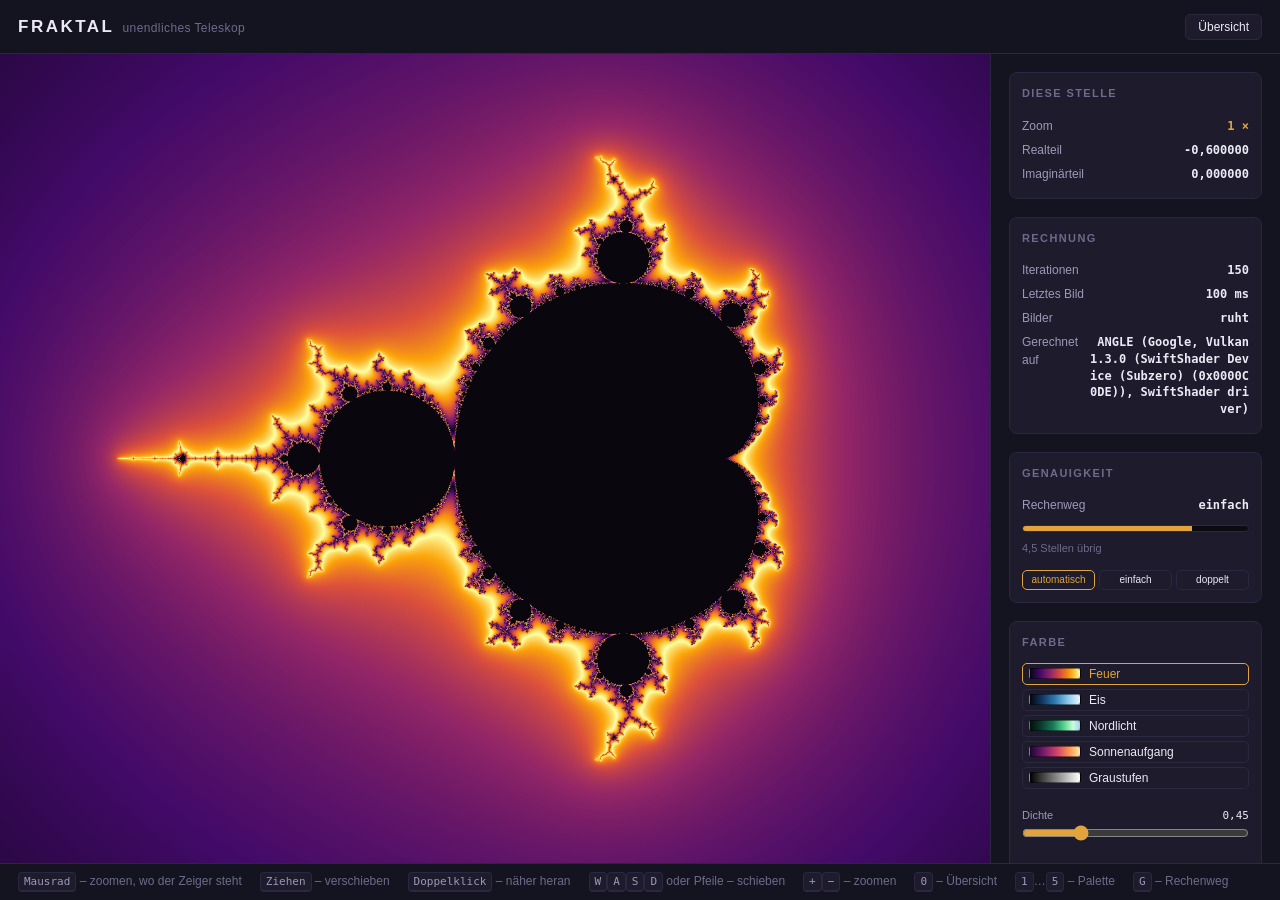
==== index.html @ b23fe1a7 "FRAKTAL: Teleskop in die Mandelbrot-Menge, Etappen 1 bis 4 Ein Mandelbrot-Betrachter, der komplett i" ====
<!DOCTYPE html>
<html lang="de">
<head>
<meta charset="utf-8">
<meta name="viewport" content="width=device-width, initial-scale=1">
<title>FRAKTAL – unendliches Teleskop</title>
<meta name="description" content="Ein Teleskop in die Mandelbrot-Menge: immer weiter hineinzoomen, ohne an ein Ende zu kommen – auf der Grafikkarte gerechnet, ohne Server.">

<!-- Alles liegt lokal. Diese Seite laedt nichts aus dem Netz:
     keine Bibliothek, kein CDN, keine Webfonts, keine Analyse. -->
<link rel="stylesheet" href="css/variablen.css">
<link rel="stylesheet" href="css/grundlage.css">
<link rel="stylesheet" href="css/leinwand.css">
<link rel="stylesheet" href="css/oberflaeche.css">
</head>
<body>

<header class="kopf">
  <div class="marke">FRAKTAL<span>unendliches Teleskop</span></div>

  <div class="kopf-werkzeuge">
    <button type="button" id="knopf-uebersicht" title="Zurück zur Übersicht (0)">Übersicht</button>
  </div>
</header>

<main>
  <section class="leinwand-bereich">
    <canvas id="leinwand"></canvas>

    <div class="kein-webgl" id="kein-webgl" hidden>
      <h2>Kein WebGL2</h2>
      <p id="kein-webgl-text">
        Dieser Browser kann kein WebGL2. FRAKTAL rechnet das Bild auf der
        Grafikkarte – ohne WebGL2 geht das nicht. Ein aktueller Firefox,
        Chrome oder Edge kann es.
      </p>
    </div>
  </section>

  <aside class="seitenleiste">
    <div class="block">
      <h2>Diese Stelle</h2>
      <div class="kennzahl"><span>Zoom</span><b class="akzent" id="wert-zoom">–</b></div>
      <div class="kennzahl"><span>Realteil</span><b id="wert-re">–</b></div>
      <div class="kennzahl"><span>Imaginärteil</span><b id="wert-im">–</b></div>
    </div>

    <div class="block">
      <h2>Rechnung</h2>
      <div class="kennzahl"><span>Iterationen</span><b id="wert-iterationen">–</b></div>
      <div class="kennzahl"><span>Letztes Bild</span><b id="wert-dauer">–</b></div>
      <div class="kennzahl"><span>Bilder</span><b id="wert-bildrate">–</b></div>
      <div class="kennzahl"><span>Gerechnet auf</span><b id="wert-karte">–</b></div>
      <p class="hinweis warnung" id="hinweis-drosselung" hidden></p>
    </div>

    <div class="block">
      <h2>Genauigkeit</h2>
      <div class="kennzahl"><span>Rechenweg</span><b id="wert-modus">–</b></div>
      <div class="balken" id="balken-rahmen"><span id="balken-stellen"></span></div>
      <p class="hinweis" id="text-stellen">–</p>
      <div class="modus-liste" id="modus-liste"></div>
    </div>

    <div class="block">
      <h2>Farbe</h2>
      <div class="palette-liste" id="paletten-liste"></div>
      <div class="regler-liste" id="regler-liste"></div>
    </div>

    <div class="block">
      <h2>Mandelbrot-Menge</h2>
      <p class="hinweis">
        Jedes Pixel ist eine Zahl <i>c</i>. Gefragt wird, ob die Folge
        <i>z</i> → <i>z</i>² + <i>c</i> beschränkt bleibt. Bleibt sie es,
        gehört <i>c</i> zur Menge – das ist das Schwarze. Draußen zeigt die
        Helligkeit, wie schnell die Folge entkommen ist.
      </p>
      <p class="hinweis">
        Beim Zoomen wird kurz grob gerechnet, im Stillstand dann scharf.
        Die Iterationstiefe wächst mit – sonst würde tief drinnen alles
        schwarz.
      </p>
    </div>
  </aside>
</main>

<footer class="fuss">
  <span><kbd>Mausrad</kbd> – zoomen, wo der Zeiger steht</span>
  <span><kbd>Ziehen</kbd> – verschieben</span>
  <span><kbd>Doppelklick</kbd> – näher heran</span>
  <span><kbd>W</kbd><kbd>A</kbd><kbd>S</kbd><kbd>D</kbd> oder Pfeile – schieben</span>
  <span><kbd>+</kbd><kbd>−</kbd> – zoomen</span>
  <span><kbd>0</kbd> – Übersicht</span>
  <span><kbd>1</kbd>…<kbd>5</kbd> – Palette</span>
  <span><kbd>G</kbd> – Rechenweg</span>
</footer>

<!-- Skripte: klassische Tags in fester Reihenfolge, kein type="module".
     Grund: die Seite muss per Doppelklick ueber file:// laufen, und Browser
     blockieren ES-Module-Importe ueber file:// (CORS). Jede Datei haengt
     sich an das globale Objekt window.FRAKTAL. -->

<!-- Daten (zuerst, alle anderen lesen daraus) -->
<script src="js/daten/paletten.js"></script>

<!-- Kern -->
<script src="js/kern/Zustand.js"></script>
<script src="js/kern/Zahl.js"></script>

<!-- Shader-Quellen (JS-Strings, keine .glsl-Dateien: fetch ist
     ueber file:// ebenfalls blockiert) -->
<script src="js/shader/vertex.js"></script>
<script src="js/shader/bausteine.js"></script>
<script src="js/shader/fraktal.js"></script>

<!-- Grafikkarte -->
<script src="js/gl/Kontext.js"></script>
<script src="js/gl/Programm.js"></script>
<script src="js/gl/Leinwand.js"></script>
<script src="js/gl/PalettenTextur.js"></script>

<!-- Ansicht -->
<script src="js/ansicht/Kamera.js"></script>
<script src="js/ansicht/Iterationen.js"></script>
<script src="js/ansicht/Genauigkeit.js"></script>
<script src="js/ansicht/Zeichner.js"></script>

<!-- Oberflaeche -->
<script src="js/ui/Seitenleiste.js"></script>
<script src="js/ui/Farbwahl.js"></script>
<script src="js/ui/Rechenmodus.js"></script>
<script src="js/ui/Maus.js"></script>
<script src="js/ui/Tastatur.js"></script>

<!-- Einstieg -->
<script src="js/main.js"></script>
</body>
</html>
---- css/variablen.css ----
/* Das Design-Stellrad. Farben, Abstände und Zeiten nur hier ändern. */
:root {
  /* Oberfläche – dunkel, leicht ins Violette, damit das Fraktal leuchtet */
  --farbe-grund:        #0c0b12;
  --farbe-flaeche:      #141320;
  --farbe-flaeche-hoch: #1d1b2c;
  --farbe-rand:         #2a2740;
  --farbe-rand-hell:    #3d3857;

  /* Schrift */
  --farbe-text:       #ece9f5;
  --farbe-text-leise: #9e98b8;
  --farbe-text-still: #6f6a8a;

  /* Akzente */
  --farbe-akzent:        #e2a33c;
  --farbe-akzent-dunkel: #8a5f16;
  --farbe-kalt:          #6ba8e8;
  --farbe-gut:           #7ec699;
  --farbe-warnung:       #e2703c;

  /* Maße */
  --abstand-1: 4px;
  --abstand-2: 8px;
  --abstand-3: 12px;
  --abstand-4: 18px;
  --abstand-5: 26px;
  --radius:       8px;
  --radius-klein: 5px;

  --schrift:      "Segoe UI", Roboto, "Helvetica Neue", Arial, sans-serif;
  --schrift-fest: "Cascadia Mono", "DejaVu Sans Mono", Consolas, monospace;
  --text-klein:  12px;
  --text-normal: 14px;
  --text-gross:  17px;

  --seitenleiste-breite: 290px;
  --kopf-hoehe: 54px;

  --zeit-kurz:   120ms;
  --zeit-mittel: 260ms;

  --schatten: 0 8px 28px rgba(0, 0, 0, 0.55);
}
---- css/grundlage.css ----
/* Grundlayout: Kopfzeile oben, Leinwand und Seitenleiste in der Mitte,
 * Fußzeile unten. Die Leinwand nimmt allen Platz, der übrig bleibt. */
* { box-sizing: border-box; }

/* Das hidden-Attribut muss staerker sein als jede eigene display-Regel.
 * Ohne das !important zeigt sich ein Fenster mit `display: grid` trotz
 * `hidden` weiter - und liegt dann unsichtbar ueber der Leinwand. */
[hidden] { display: none !important; }

html, body {
  height: 100%;
  margin: 0;
}

body {
  display: grid;
  grid-template-rows: var(--kopf-hoehe) 1fr auto;
  background: var(--farbe-grund);
  color: var(--farbe-text);
  font: var(--text-normal) / 1.5 var(--schrift);
  overflow: hidden;            /* die Leinwand scrollt nie */
}

/* --- Kopfzeile --- */
.kopf {
  display: flex;
  align-items: center;
  gap: var(--abstand-4);
  padding: 0 var(--abstand-4);
  background: var(--farbe-flaeche);
  border-bottom: 1px solid var(--farbe-rand);
}

.marke {
  display: flex;
  align-items: baseline;
  gap: var(--abstand-2);
  font-size: var(--text-gross);
  font-weight: 600;
  letter-spacing: 2.5px;
}

.marke span {
  font-size: var(--text-klein);
  font-weight: 400;
  letter-spacing: 0.4px;
  color: var(--farbe-text-still);
}

.kopf-werkzeuge {
  display: flex;
  gap: var(--abstand-2);
  margin-left: auto;
}

/* --- Knöpfe --- */
button {
  padding: 6px 12px;
  background: var(--farbe-flaeche-hoch);
  color: var(--farbe-text);
  border: 1px solid var(--farbe-rand);
  border-radius: var(--radius-klein);
  font: var(--text-klein) / 1 var(--schrift);
  cursor: pointer;
  transition: background var(--zeit-kurz), border-color var(--zeit-kurz);
}

button:hover {
  background: var(--farbe-rand);
  border-color: var(--farbe-rand-hell);
}

button.wichtig {
  background: var(--farbe-akzent-dunkel);
  border-color: var(--farbe-akzent);
}

/* --- Mitte --- */
main {
  display: grid;
  grid-template-columns: 1fr var(--seitenleiste-breite);
  min-height: 0;               /* sonst wächst das Grid über das Fenster */
}

/* --- Fußzeile --- */
.fuss {
  display: flex;
  flex-wrap: wrap;
  gap: var(--abstand-4);
  padding: var(--abstand-2) var(--abstand-4);
  background: var(--farbe-flaeche);
  border-top: 1px solid var(--farbe-rand);
  font-size: var(--text-klein);
  color: var(--farbe-text-still);
}

kbd {
  display: inline-block;
  padding: 1px 5px;
  background: var(--farbe-flaeche-hoch);
  border: 1px solid var(--farbe-rand);
  border-bottom-width: 2px;
  border-radius: 4px;
  font: 11px / 1.4 var(--schrift-fest);
  color: var(--farbe-text-leise);
}

/* --- Schmales Fenster: Seitenleiste unter die Leinwand --- */
@media (max-width: 860px) {
  main { grid-template-columns: 1fr; grid-template-rows: 1fr auto; }
  .seitenleiste { max-height: 40vh; }
}
---- css/leinwand.css ----
/* Die Leinwand: ein Canvas, das den ganzen Bereich füllt. Das Fraktal wird
 * komplett im Shader gerechnet, hier liegt nur die Hülle. */
.leinwand-bereich {
  position: relative;
  min-width: 0;
  min-height: 0;
  background: #000;
}

#leinwand {
  display: block;              /* sonst lässt die Zeilenhöhe einen Spalt */
  width: 100%;
  height: 100%;
  cursor: crosshair;

  /* Ohne touch-action übernimmt der Browser Wischen und Kneifen selbst und
   * scrollt die Seite, statt uns die Pointer-Events zu geben. */
  touch-action: none;
  user-select: none;
  -webkit-user-select: none;
}

/* Während gezogen wird. */
#leinwand.greift { cursor: grabbing; }

/* Hinweis, wenn der Browser kein WebGL2 kann. */
.kein-webgl {
  position: absolute;
  inset: 0;
  display: grid;
  place-content: center;
  gap: var(--abstand-3);
  padding: var(--abstand-5);
  text-align: center;
  background: var(--farbe-grund);
}

.kein-webgl h2 {
  margin: 0;
  font-size: var(--text-gross);
}

.kein-webgl p {
  max-width: 44ch;
  margin: 0 auto;
  color: var(--farbe-text-leise);
}

/* Ladehinweis über der Leinwand. */
.leinwand-ladung {
  position: absolute;
  left: 50%;
  top: 50%;
  transform: translate(-50%, -50%);
  padding: var(--abstand-2) var(--abstand-4);
  background: rgba(12, 11, 18, 0.85);
  border: 1px solid var(--farbe-rand);
  border-radius: var(--radius);
  font-size: var(--text-klein);
  color: var(--farbe-text-leise);
}
---- css/oberflaeche.css ----
/* Seitenleiste mit den Kennzahlen zur aktuellen Stelle. */
.seitenleiste {
  display: flex;
  flex-direction: column;
  gap: var(--abstand-4);
  padding: var(--abstand-4);
  background: var(--farbe-flaeche);
  border-left: 1px solid var(--farbe-rand);
  overflow-y: auto;
}

.block {
  background: var(--farbe-flaeche-hoch);
  border: 1px solid var(--farbe-rand);
  border-radius: var(--radius);
  padding: var(--abstand-3);
}

.block h2 {
  margin: 0 0 var(--abstand-3);
  font-size: 11px;
  font-weight: 600;
  letter-spacing: 1.4px;
  text-transform: uppercase;
  color: var(--farbe-text-still);
}

.kennzahl {
  display: flex;
  align-items: baseline;
  justify-content: space-between;
  gap: var(--abstand-2);
  padding: 3px 0;
  font-size: var(--text-klein);
}

.kennzahl span { color: var(--farbe-text-leise); }

.kennzahl b {
  font: var(--text-klein) / 1.4 var(--schrift-fest);
  font-weight: 600;
  color: var(--farbe-text);
  text-align: right;
  word-break: break-all;
}

.kennzahl b.akzent { color: var(--farbe-akzent); }

.hinweis {
  margin: 0;
  font-size: 11px;
  line-height: 1.6;
  color: var(--farbe-text-still);
}

/* Warnung in der Seitenleiste, z. B. wenn die Tiefe gedrosselt wurde. */
.hinweis.warnung {
  margin-top: var(--abstand-3);
  padding-top: var(--abstand-2);
  border-top: 1px solid var(--farbe-rand);
  color: var(--farbe-warnung);
}

.hinweis + .hinweis { margin-top: var(--abstand-3); }

/* --- Palettenwahl --- */
.palette-liste {
  display: grid;
  gap: var(--abstand-1);
}

button.palette {
  display: flex;
  align-items: center;
  gap: var(--abstand-2);
  width: 100%;
  padding: 4px 6px;
  text-align: left;
}

/* Der Vorschaustreifen - derselbe Verlauf wie die Textur im Shader. */
button.palette i {
  display: block;
  flex: 0 0 52px;
  height: 11px;
  border-radius: 3px;
  border: 1px solid rgba(0, 0, 0, 0.45);
}

button.palette[aria-pressed="true"] {
  border-color: var(--farbe-akzent);
  color: var(--farbe-akzent);
}

/* --- Regler --- */
.regler-liste { margin-top: var(--abstand-4); }

.regler-zeile + .regler-zeile { margin-top: var(--abstand-3); }

.regler-zeile label {
  display: flex;
  justify-content: space-between;
  align-items: baseline;
  gap: var(--abstand-2);
  margin-bottom: 2px;
  font-size: 11px;
  color: var(--farbe-text-leise);
}

.regler-zeile label b {
  font: 11px var(--schrift-fest);
  color: var(--farbe-text);
}

input[type="range"] {
  width: 100%;
  margin: 0;
  accent-color: var(--farbe-akzent);
  cursor: pointer;
}

/* --- Genauigkeitsbalken --- */
.balken {
  height: 7px;
  margin: var(--abstand-2) 0 var(--abstand-2);
  background: var(--farbe-grund);
  border: 1px solid var(--farbe-rand);
  border-radius: 4px;
  overflow: hidden;
}

.balken span {
  display: block;
  height: 100%;
  width: 0;
  background: var(--farbe-akzent);
  transition: width var(--zeit-kurz) linear;
}

/* Weniger als eine Stelle übrig: das Bild zerfällt gleich. */
.balken.knapp span { background: var(--farbe-warnung); }

/* Nur die Farbe - der Rahmen von .hinweis.warnung ist hier nicht gemeint. */
.hinweis.knapp { color: var(--farbe-warnung); }

/* --- Wahl des Rechenwegs --- */
.modus-liste {
  display: flex;
  gap: var(--abstand-1);
  margin-top: var(--abstand-3);
}

button.modus {
  flex: 1;
  padding: 4px 2px;
  font-size: 10px;
  text-align: center;
}

button.modus[aria-pressed="true"] {
  border-color: var(--farbe-akzent);
  color: var(--farbe-akzent);
}

button.modus:disabled {
  opacity: 0.4;
  cursor: not-allowed;
}
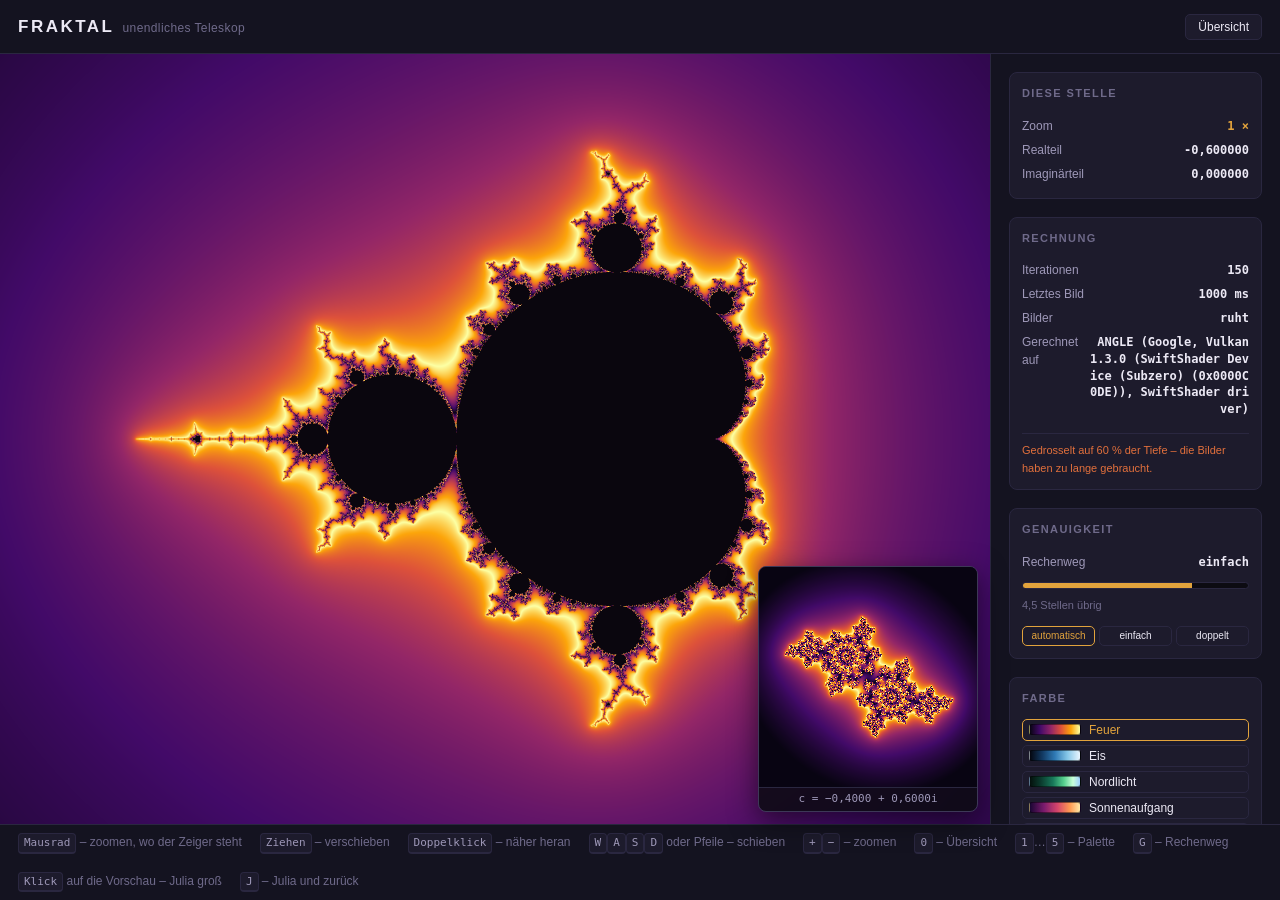
==== commit 7aeecc3b: "Etappe 5: Julia-Vorschau, Julia auf der Hauptbuehne, Taste J Die Mandelbrot-Menge ist eine Landkarte" ====
--- a/index.html
+++ b/index.html
@@ -27,6 +27,20 @@
   <section class="leinwand-bereich">
     <canvas id="leinwand"></canvas>
 
+    <!-- Julia-Vorschau: folgt dem Zeiger, ein Klick holt sie auf die Bühne -->
+    <div class="vorschau" id="vorschau" hidden>
+      <canvas id="vorschau-leinwand" width="220" height="220"
+              title="Klick: diese Julia-Menge groß zeigen"></canvas>
+      <p class="vorschau-marke" id="vorschau-marke">c = –</p>
+    </div>
+
+    <!-- Statt der Vorschau, solange die Julia-Menge selbst zu sehen ist -->
+    <div class="julia-schild" id="julia-schild" hidden>
+      <b>Julia-Menge</b>
+      <span id="julia-schild-c">c = –</span>
+      <button type="button" id="knopf-mandelbrot">Mandelbrot (J)</button>
+    </div>
+
     <div class="kein-webgl" id="kein-webgl" hidden>
       <h2>Kein WebGL2</h2>
       <p id="kein-webgl-text">
@@ -43,6 +57,7 @@
       <div class="kennzahl"><span>Zoom</span><b class="akzent" id="wert-zoom">–</b></div>
       <div class="kennzahl"><span>Realteil</span><b id="wert-re">–</b></div>
       <div class="kennzahl"><span>Imaginärteil</span><b id="wert-im">–</b></div>
+      <div class="kennzahl" id="zeile-julia" hidden><span>Festes c</span><b class="akzent" id="wert-julia-c">–</b></div>
     </div>
 
     <div class="block">
@@ -68,19 +83,11 @@
       <div class="regler-liste" id="regler-liste"></div>
     </div>
 
+    <!-- Titel und Sätze kommen aus js/daten/texte.js und wechseln mit der
+         Menge, die gerade gezeigt wird. -->
     <div class="block">
-      <h2>Mandelbrot-Menge</h2>
-      <p class="hinweis">
-        Jedes Pixel ist eine Zahl <i>c</i>. Gefragt wird, ob die Folge
-        <i>z</i> → <i>z</i>² + <i>c</i> beschränkt bleibt. Bleibt sie es,
-        gehört <i>c</i> zur Menge – das ist das Schwarze. Draußen zeigt die
-        Helligkeit, wie schnell die Folge entkommen ist.
-      </p>
-      <p class="hinweis">
-        Beim Zoomen wird kurz grob gerechnet, im Stillstand dann scharf.
-        Die Iterationstiefe wächst mit – sonst würde tief drinnen alles
-        schwarz.
-      </p>
+      <h2 id="erklaerung-titel">Mandelbrot-Menge</h2>
+      <div id="erklaerung"></div>
     </div>
   </aside>
 </main>
@@ -94,6 +101,8 @@
   <span><kbd>0</kbd> – Übersicht</span>
   <span><kbd>1</kbd>…<kbd>5</kbd> – Palette</span>
   <span><kbd>G</kbd> – Rechenweg</span>
+  <span><kbd>Klick</kbd> auf die Vorschau – Julia groß</span>
+  <span><kbd>J</kbd> – Julia und zurück</span>
 </footer>
 
 <!-- Skripte: klassische Tags in fester Reihenfolge, kein type="module".
@@ -103,6 +112,7 @@
 
 <!-- Daten (zuerst, alle anderen lesen daraus) -->
 <script src="js/daten/paletten.js"></script>
+<script src="js/daten/texte.js"></script>
 
 <!-- Kern -->
 <script src="js/kern/Zustand.js"></script>
@@ -119,9 +129,11 @@
 <script src="js/gl/Programm.js"></script>
 <script src="js/gl/Leinwand.js"></script>
 <script src="js/gl/PalettenTextur.js"></script>
+<script src="js/gl/Ziel.js"></script>
 
 <!-- Ansicht -->
 <script src="js/ansicht/Kamera.js"></script>
+<script src="js/ansicht/Menge.js"></script>
 <script src="js/ansicht/Iterationen.js"></script>
 <script src="js/ansicht/Genauigkeit.js"></script>
 <script src="js/ansicht/Zeichner.js"></script>
@@ -130,6 +142,7 @@
 <script src="js/ui/Seitenleiste.js"></script>
 <script src="js/ui/Farbwahl.js"></script>
 <script src="js/ui/Rechenmodus.js"></script>
+<script src="js/ui/JuliaVorschau.js"></script>
 <script src="js/ui/Maus.js"></script>
 <script src="js/ui/Tastatur.js"></script>
 
--- a/css/leinwand.css
+++ b/css/leinwand.css
@@ -59,3 +59,66 @@
   font-size: var(--text-klein);
   color: var(--farbe-text-leise);
 }
+
+/* --- Julia-Vorschau, unten rechts über der Leinwand --- */
+.vorschau {
+  position: absolute;
+  right: var(--abstand-3);
+  bottom: var(--abstand-3);
+  width: 220px;
+  background: rgba(12, 11, 18, 0.88);
+  border: 1px solid var(--farbe-rand-hell);
+  border-radius: var(--radius);
+  box-shadow: var(--schatten);
+  overflow: hidden;
+}
+
+#vorschau-leinwand {
+  display: block;
+  width: 220px;
+  height: 220px;
+  cursor: pointer;
+}
+
+.vorschau-marke {
+  margin: 0;
+  padding: 4px var(--abstand-2) 5px;
+  border-top: 1px solid var(--farbe-rand);
+  font: 11px / 1.3 var(--schrift-fest);
+  color: var(--farbe-text-leise);
+  text-align: center;
+}
+
+/* Das Schild, solange die Julia-Menge selbst die Hauptbühne hat. */
+.julia-schild {
+  position: absolute;
+  right: var(--abstand-3);
+  bottom: var(--abstand-3);
+  display: flex;
+  align-items: center;
+  gap: var(--abstand-3);
+  padding: var(--abstand-2) var(--abstand-3);
+  background: rgba(12, 11, 18, 0.88);
+  border: 1px solid var(--farbe-rand-hell);
+  border-radius: var(--radius);
+  box-shadow: var(--schatten);
+  font-size: var(--text-klein);
+}
+
+.julia-schild b {
+  font-size: 11px;
+  letter-spacing: 1.2px;
+  text-transform: uppercase;
+  color: var(--farbe-akzent);
+}
+
+.julia-schild span {
+  font: var(--text-klein) / 1.3 var(--schrift-fest);
+  color: var(--farbe-text-leise);
+}
+
+/* Schmales Fenster: die Vorschau würde die halbe Leinwand verdecken. */
+@media (max-width: 560px) {
+  .vorschau, #vorschau-leinwand { width: 132px; }
+  #vorschau-leinwand { height: 132px; }
+}
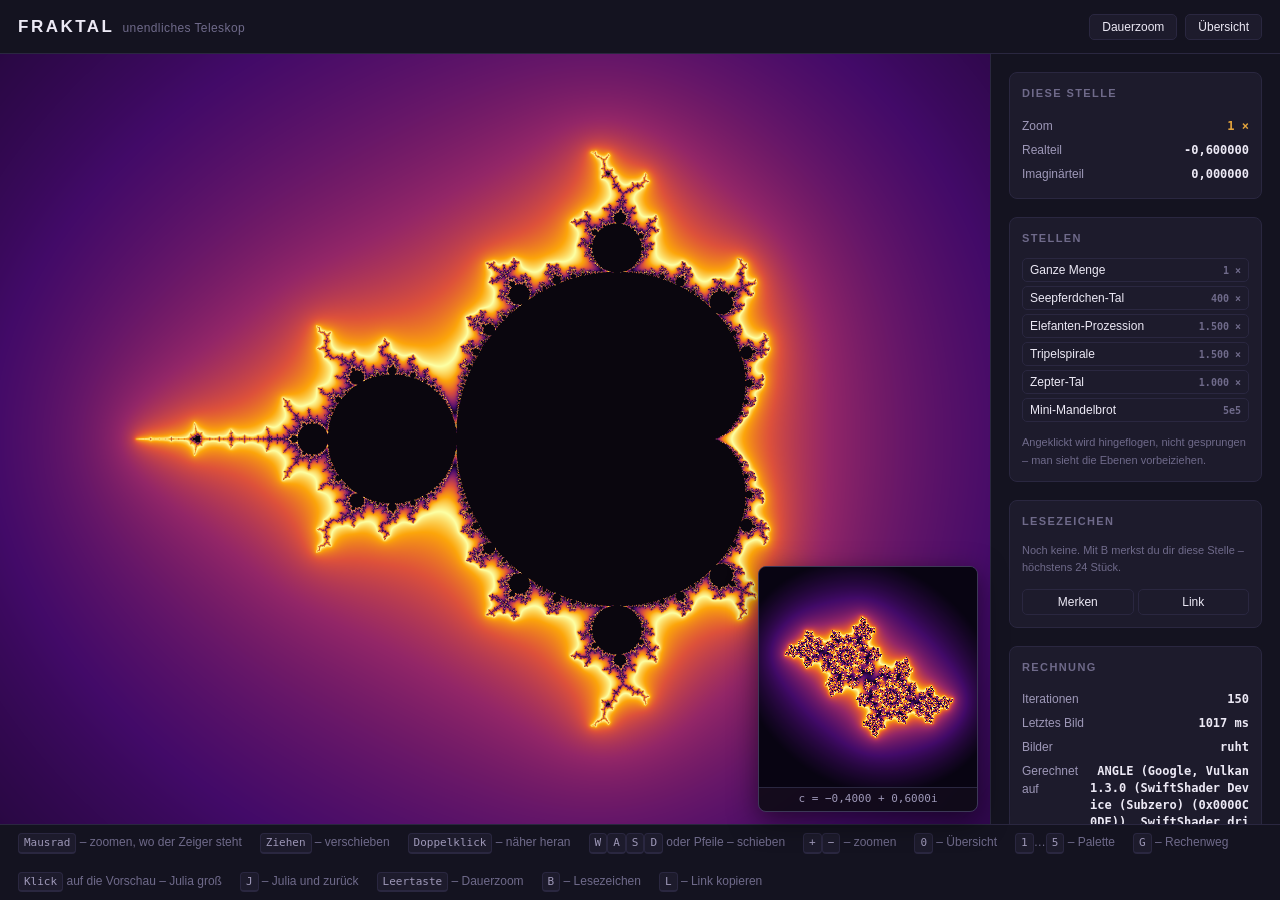
==== commit ba37e810: "Etappe 6: Orte mit Hinflug, Lesezeichen, Link, Dauerzoom Tief drinnen findet man ohne Hilfe nichts: " ====
--- a/index.html
+++ b/index.html
@@ -19,6 +19,8 @@
   <div class="marke">FRAKTAL<span>unendliches Teleskop</span></div>
 
   <div class="kopf-werkzeuge">
+    <button type="button" id="knopf-dauerzoom" aria-pressed="false"
+            title="Fährt von allein weiter hinein, bis die Genauigkeit endet (Leertaste)">Dauerzoom</button>
     <button type="button" id="knopf-uebersicht" title="Zurück zur Übersicht (0)">Übersicht</button>
   </div>
 </header>
@@ -26,6 +28,12 @@
 <main>
   <section class="leinwand-bereich">
     <canvas id="leinwand"></canvas>
+
+    <!-- Kurze Rückmeldungen: Lesezeichen gesetzt, Link kopiert, Grenze erreicht -->
+    <div class="meldung" id="meldung" hidden>
+      <p id="meldung-text"></p>
+      <p class="meldung-zusatz" id="meldung-zusatz" hidden></p>
+    </div>
 
     <!-- Julia-Vorschau: folgt dem Zeiger, ein Klick holt sie auf die Bühne -->
     <div class="vorschau" id="vorschau" hidden>
@@ -58,6 +66,23 @@
       <div class="kennzahl"><span>Realteil</span><b id="wert-re">–</b></div>
       <div class="kennzahl"><span>Imaginärteil</span><b id="wert-im">–</b></div>
       <div class="kennzahl" id="zeile-julia" hidden><span>Festes c</span><b class="akzent" id="wert-julia-c">–</b></div>
+    </div>
+
+    <div class="block">
+      <h2>Stellen</h2>
+      <div class="orte-liste" id="orte-liste"></div>
+      <p class="hinweis">Angeklickt wird hingeflogen, nicht gesprungen – man
+        sieht die Ebenen vorbeiziehen.</p>
+    </div>
+
+    <div class="block">
+      <h2>Lesezeichen</h2>
+      <div class="lesezeichen-liste" id="lesezeichen-liste"></div>
+      <p class="hinweis" id="lesezeichen-hinweis"></p>
+      <div class="knopf-reihe">
+        <button type="button" id="knopf-merken" title="Diese Stelle merken (B)">Merken</button>
+        <button type="button" id="knopf-link" title="Link zu dieser Stelle kopieren (L)">Link</button>
+      </div>
     </div>
 
     <div class="block">
@@ -103,6 +128,9 @@
   <span><kbd>G</kbd> – Rechenweg</span>
   <span><kbd>Klick</kbd> auf die Vorschau – Julia groß</span>
   <span><kbd>J</kbd> – Julia und zurück</span>
+  <span><kbd>Leertaste</kbd> – Dauerzoom</span>
+  <span><kbd>B</kbd> – Lesezeichen</span>
+  <span><kbd>L</kbd> – Link kopieren</span>
 </footer>
 
 <!-- Skripte: klassische Tags in fester Reihenfolge, kein type="module".
@@ -113,10 +141,13 @@
 <!-- Daten (zuerst, alle anderen lesen daraus) -->
 <script src="js/daten/paletten.js"></script>
 <script src="js/daten/texte.js"></script>
+<script src="js/daten/orte.js"></script>
 
 <!-- Kern -->
 <script src="js/kern/Zustand.js"></script>
 <script src="js/kern/Zahl.js"></script>
+<script src="js/kern/Speicher.js"></script>
+<script src="js/kern/Adresse.js"></script>
 
 <!-- Shader-Quellen (JS-Strings, keine .glsl-Dateien: fetch ist
      ueber file:// ebenfalls blockiert) -->
@@ -136,10 +167,15 @@
 <script src="js/ansicht/Menge.js"></script>
 <script src="js/ansicht/Iterationen.js"></script>
 <script src="js/ansicht/Genauigkeit.js"></script>
+<script src="js/ansicht/Dauerzoom.js"></script>
 <script src="js/ansicht/Zeichner.js"></script>
 
 <!-- Oberflaeche -->
+<script src="js/ui/Meldung.js"></script>
 <script src="js/ui/Seitenleiste.js"></script>
+<script src="js/ui/Ortswahl.js"></script>
+<script src="js/ui/Lesezeichen.js"></script>
+<script src="js/ui/Verweis.js"></script>
 <script src="js/ui/Farbwahl.js"></script>
 <script src="js/ui/Rechenmodus.js"></script>
 <script src="js/ui/JuliaVorschau.js"></script>
--- a/css/leinwand.css
+++ b/css/leinwand.css
@@ -122,3 +122,34 @@
   .vorschau, #vorschau-leinwand { width: 132px; }
   #vorschau-leinwand { height: 132px; }
 }
+
+/* --- Kurze Meldung über der Leinwand --- */
+.meldung {
+  position: absolute;
+  left: 50%;
+  top: var(--abstand-4);
+  transform: translateX(-50%);
+  max-width: min(62ch, calc(100% - 2 * var(--abstand-4)));
+  padding: var(--abstand-2) var(--abstand-4);
+  background: rgba(12, 11, 18, 0.92);
+  border: 1px solid var(--farbe-rand-hell);
+  border-radius: var(--radius);
+  box-shadow: var(--schatten);
+  font-size: var(--text-klein);
+  text-align: center;
+  pointer-events: none;          /* nie im Weg beim Ziehen */
+}
+
+.meldung p { margin: 0; }
+
+/* Der Nachtrag ist zum Markieren da – also doch Zeiger-Ereignisse. */
+.meldung-zusatz {
+  margin-top: var(--abstand-2) !important;
+  padding-top: var(--abstand-2);
+  border-top: 1px solid var(--farbe-rand);
+  font: 11px / 1.5 var(--schrift-fest);
+  color: var(--farbe-akzent);
+  word-break: break-all;
+  user-select: text;
+  pointer-events: auto;
+}
--- a/css/oberflaeche.css
+++ b/css/oberflaeche.css
@@ -166,3 +166,107 @@
   opacity: 0.4;
   cursor: not-allowed;
 }
+
+/* --- Berühmte Stellen --- */
+.orte-liste {
+  display: grid;
+  gap: var(--abstand-1);
+  margin-bottom: var(--abstand-3);
+}
+
+button.ort {
+  display: flex;
+  align-items: baseline;
+  justify-content: space-between;
+  gap: var(--abstand-2);
+  width: 100%;
+  padding: 5px 7px;
+  text-align: left;
+}
+
+button.ort b {
+  font: 10px var(--schrift-fest);
+  font-weight: 600;
+  color: var(--farbe-text-still);
+}
+
+button.ort:hover b { color: var(--farbe-akzent); }
+
+/* --- Lesezeichen --- */
+.lesezeichen-liste {
+  display: grid;
+  gap: var(--abstand-1);
+}
+
+.lesezeichen {
+  display: flex;
+  gap: var(--abstand-1);
+}
+
+button.lesezeichen-ziel {
+  display: flex;
+  align-items: center;
+  gap: var(--abstand-2);
+  flex: 1;
+  min-width: 0;
+  padding: 4px;
+  text-align: left;
+}
+
+/* Das Vorschaubild – 96×64, wie es gespeichert wurde. */
+button.lesezeichen-ziel img {
+  display: block;
+  flex: 0 0 48px;
+  width: 48px;
+  height: 32px;
+  object-fit: cover;
+  border-radius: 3px;
+  border: 1px solid rgba(0, 0, 0, 0.5);
+}
+
+button.lesezeichen-ziel span {
+  display: grid;
+  min-width: 0;
+}
+
+button.lesezeichen-ziel b {
+  font-size: var(--text-klein);
+  font-weight: 600;
+  overflow: hidden;
+  text-overflow: ellipsis;
+  white-space: nowrap;
+}
+
+button.lesezeichen-ziel i {
+  font: 10px var(--schrift-fest);
+  font-style: normal;
+  color: var(--farbe-text-still);
+}
+
+button.lesezeichen-weg {
+  flex: 0 0 24px;
+  padding: 0;
+  font-size: 15px;
+  line-height: 1;
+  color: var(--farbe-text-still);
+}
+
+button.lesezeichen-weg:hover {
+  color: var(--farbe-warnung);
+  border-color: var(--farbe-warnung);
+}
+
+.knopf-reihe {
+  display: flex;
+  gap: var(--abstand-1);
+  margin-top: var(--abstand-3);
+}
+
+.knopf-reihe button { flex: 1; }
+
+/* Der Dauerzoom-Knopf in der Kopfzeile, solange er läuft. */
+#knopf-dauerzoom[aria-pressed="true"] {
+  background: var(--farbe-akzent-dunkel);
+  border-color: var(--farbe-akzent);
+  color: var(--farbe-text);
+}
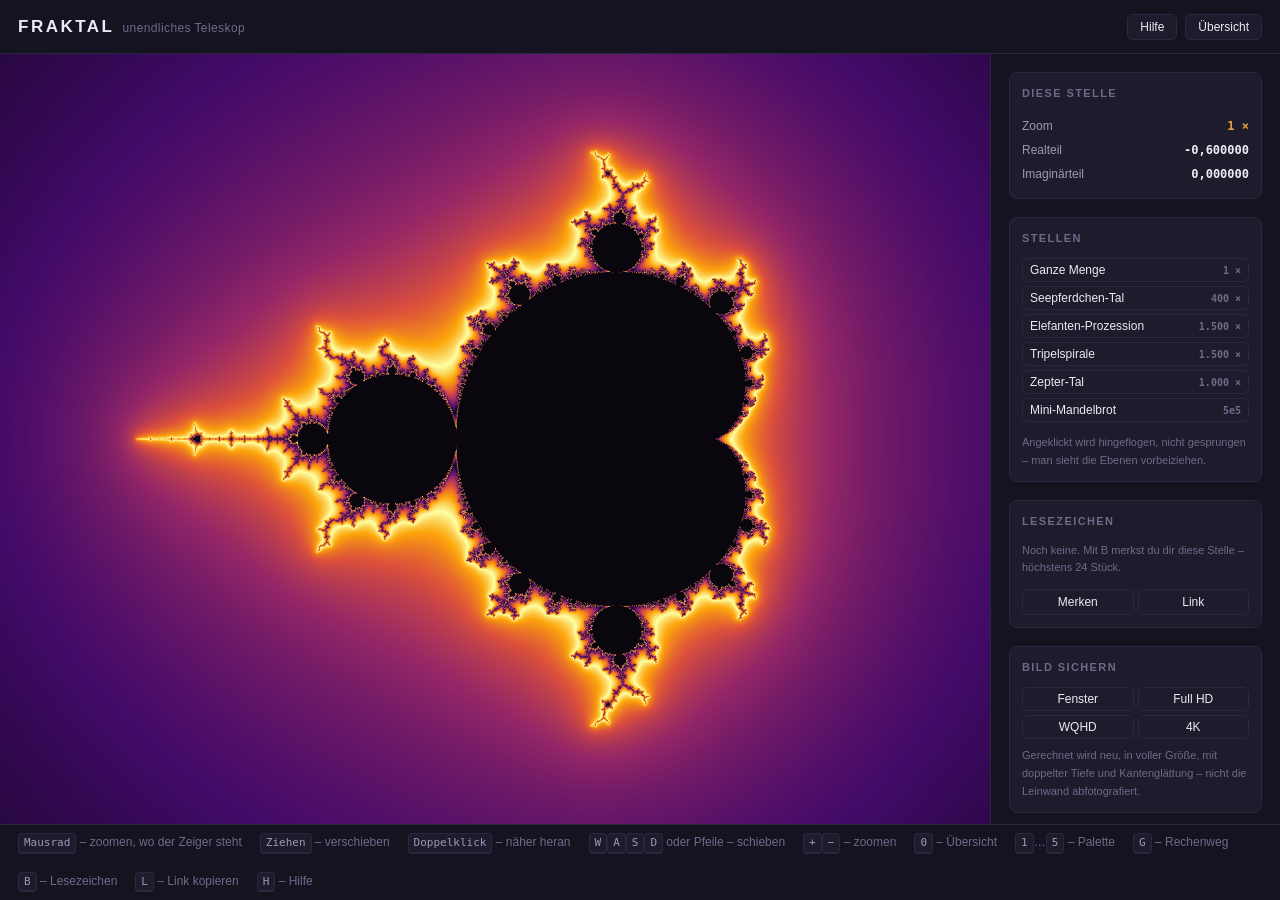
==== commit 4bcf2ccf: "Etappe 7, zwei Rueckbauten und eine Grafikkarte, die log Drei Dinge in einem Commit, weil sie sich i" ====
--- a/index.html
+++ b/index.html
@@ -19,8 +19,7 @@
   <div class="marke">FRAKTAL<span>unendliches Teleskop</span></div>
 
   <div class="kopf-werkzeuge">
-    <button type="button" id="knopf-dauerzoom" aria-pressed="false"
-            title="Fährt von allein weiter hinein, bis die Genauigkeit endet (Leertaste)">Dauerzoom</button>
+    <button type="button" id="knopf-hilfe" title="Was ist das hier? (H)">Hilfe</button>
     <button type="button" id="knopf-uebersicht" title="Zurück zur Übersicht (0)">Übersicht</button>
   </div>
 </header>
@@ -29,24 +28,19 @@
   <section class="leinwand-bereich">
     <canvas id="leinwand"></canvas>
 
-    <!-- Kurze Rückmeldungen: Lesezeichen gesetzt, Link kopiert, Grenze erreicht -->
+    <!-- Steht da, solange die Zahlen zu Ende sind. Nicht wegklickbar: die
+         Klötzchen sind ja auch noch da. -->
+    <div class="grenze" id="grenze" hidden>
+      <b>Hier ist Schluss</b>
+      <span>Die Klötzchen sind keine Struktur mehr, sondern Rundungsfehler –
+        zwei Nachbarpixel liegen auf derselben Zahl. Tiefer wird das Bild
+        stufig, nicht detaillierter. Mit <kbd>0</kbd> geht es zurück.</span>
+    </div>
+
+    <!-- Kurze Rückmeldungen: Lesezeichen gesetzt, Link kopiert -->
     <div class="meldung" id="meldung" hidden>
       <p id="meldung-text"></p>
       <p class="meldung-zusatz" id="meldung-zusatz" hidden></p>
-    </div>
-
-    <!-- Julia-Vorschau: folgt dem Zeiger, ein Klick holt sie auf die Bühne -->
-    <div class="vorschau" id="vorschau" hidden>
-      <canvas id="vorschau-leinwand" width="220" height="220"
-              title="Klick: diese Julia-Menge groß zeigen"></canvas>
-      <p class="vorschau-marke" id="vorschau-marke">c = –</p>
-    </div>
-
-    <!-- Statt der Vorschau, solange die Julia-Menge selbst zu sehen ist -->
-    <div class="julia-schild" id="julia-schild" hidden>
-      <b>Julia-Menge</b>
-      <span id="julia-schild-c">c = –</span>
-      <button type="button" id="knopf-mandelbrot">Mandelbrot (J)</button>
     </div>
 
     <div class="kein-webgl" id="kein-webgl" hidden>
@@ -65,7 +59,6 @@
       <div class="kennzahl"><span>Zoom</span><b class="akzent" id="wert-zoom">–</b></div>
       <div class="kennzahl"><span>Realteil</span><b id="wert-re">–</b></div>
       <div class="kennzahl"><span>Imaginärteil</span><b id="wert-im">–</b></div>
-      <div class="kennzahl" id="zeile-julia" hidden><span>Festes c</span><b class="akzent" id="wert-julia-c">–</b></div>
     </div>
 
     <div class="block">
@@ -86,6 +79,16 @@
     </div>
 
     <div class="block">
+      <h2>Bild sichern</h2>
+      <div class="export-liste" id="export-liste"></div>
+      <div class="balken" id="export-balken-rahmen" hidden><span id="export-balken"></span></div>
+      <p class="hinweis" id="export-stand"></p>
+      <button type="button" id="knopf-export-abbrechen" hidden>Abbrechen</button>
+      <p class="hinweis">Gerechnet wird neu, in voller Größe, mit doppelter
+        Tiefe und Kantenglättung – nicht die Leinwand abfotografiert.</p>
+    </div>
+
+    <div class="block">
       <h2>Rechnung</h2>
       <div class="kennzahl"><span>Iterationen</span><b id="wert-iterationen">–</b></div>
       <div class="kennzahl"><span>Letztes Bild</span><b id="wert-dauer">–</b></div>
@@ -100,12 +103,17 @@
       <div class="balken" id="balken-rahmen"><span id="balken-stellen"></span></div>
       <p class="hinweis" id="text-stellen">–</p>
       <div class="modus-liste" id="modus-liste"></div>
+      <p class="hinweis" id="hinweis-bits" hidden></p>
     </div>
 
     <div class="block">
       <h2>Farbe</h2>
       <div class="palette-liste" id="paletten-liste"></div>
       <div class="regler-liste" id="regler-liste"></div>
+      <div class="knopf-reihe">
+        <button type="button" id="knopf-farbe-zurueck"
+                title="Palette und Regler auf die Anfangswerte">Zurücksetzen</button>
+      </div>
     </div>
 
     <!-- Titel und Sätze kommen aus js/daten/texte.js und wechseln mit der
@@ -116,6 +124,14 @@
     </div>
   </aside>
 </main>
+
+<!-- Hilfefenster: Inhalt kommt aus js/daten/texte.js -->
+<div class="hilfe" id="hilfe" hidden>
+  <div class="hilfe-fenster">
+    <button type="button" id="knopf-hilfe-zu" class="hilfe-zu" title="Schließen (Esc)">×</button>
+    <div id="hilfe-inhalt"></div>
+  </div>
+</div>
 
 <footer class="fuss">
   <span><kbd>Mausrad</kbd> – zoomen, wo der Zeiger steht</span>
@@ -126,11 +142,9 @@
   <span><kbd>0</kbd> – Übersicht</span>
   <span><kbd>1</kbd>…<kbd>5</kbd> – Palette</span>
   <span><kbd>G</kbd> – Rechenweg</span>
-  <span><kbd>Klick</kbd> auf die Vorschau – Julia groß</span>
-  <span><kbd>J</kbd> – Julia und zurück</span>
-  <span><kbd>Leertaste</kbd> – Dauerzoom</span>
   <span><kbd>B</kbd> – Lesezeichen</span>
   <span><kbd>L</kbd> – Link kopieren</span>
+  <span><kbd>H</kbd> – Hilfe</span>
 </footer>
 
 <!-- Skripte: klassische Tags in fester Reihenfolge, kein type="module".
@@ -161,13 +175,13 @@
 <script src="js/gl/Leinwand.js"></script>
 <script src="js/gl/PalettenTextur.js"></script>
 <script src="js/gl/Ziel.js"></script>
+<script src="js/gl/Kachel.js"></script>
+<script src="js/gl/Nachmessen.js"></script>
 
 <!-- Ansicht -->
 <script src="js/ansicht/Kamera.js"></script>
-<script src="js/ansicht/Menge.js"></script>
 <script src="js/ansicht/Iterationen.js"></script>
 <script src="js/ansicht/Genauigkeit.js"></script>
-<script src="js/ansicht/Dauerzoom.js"></script>
 <script src="js/ansicht/Zeichner.js"></script>
 
 <!-- Oberflaeche -->
@@ -176,9 +190,10 @@
 <script src="js/ui/Ortswahl.js"></script>
 <script src="js/ui/Lesezeichen.js"></script>
 <script src="js/ui/Verweis.js"></script>
+<script src="js/ui/Export.js"></script>
+<script src="js/ui/Hilfe.js"></script>
 <script src="js/ui/Farbwahl.js"></script>
 <script src="js/ui/Rechenmodus.js"></script>
-<script src="js/ui/JuliaVorschau.js"></script>
 <script src="js/ui/Maus.js"></script>
 <script src="js/ui/Tastatur.js"></script>
 
--- a/css/grundlage.css
+++ b/css/grundlage.css
@@ -110,3 +110,29 @@
   main { grid-template-columns: 1fr; grid-template-rows: 1fr auto; }
   .seitenleiste { max-height: 40vh; }
 }
+
+/* --- Schmales Fenster ---
+ * Die Kopfzeile ist der Grund, warum es schiefgehen kann: eine Reihe aus
+ * Marke und drei Knöpfen hat eine Mindestbreite, und die zwingt die ganze
+ * Seite breiter als den Bildschirm – dann steht alles andere halb draußen,
+ * obwohl es für sich genommen passen würde. Also umbrechen lassen. */
+@media (max-width: 560px) {
+  body { grid-template-rows: auto 1fr auto; }
+
+  .kopf {
+    flex-wrap: wrap;
+    gap: var(--abstand-2);
+    padding: var(--abstand-2);
+  }
+
+  .marke { font-size: var(--text-normal); letter-spacing: 1.5px; }
+  .marke span { display: none; }         /* der Untertitel ist hier Luxus */
+  .kopf-werkzeuge { margin-left: auto; }
+
+  /* Die Tastenübersicht füllte fünf Zeilen. Sie steht vollständig in der
+     Hilfe, und auf einem Tastbildschirm gibt es ohnehin keine Tasten. */
+  .fuss { display: none; }
+
+  .seitenleiste { padding: var(--abstand-2); gap: var(--abstand-2); }
+  .block { padding: var(--abstand-2); }
+}
--- a/css/leinwand.css
+++ b/css/leinwand.css
@@ -60,69 +60,6 @@
   color: var(--farbe-text-leise);
 }
 
-/* --- Julia-Vorschau, unten rechts über der Leinwand --- */
-.vorschau {
-  position: absolute;
-  right: var(--abstand-3);
-  bottom: var(--abstand-3);
-  width: 220px;
-  background: rgba(12, 11, 18, 0.88);
-  border: 1px solid var(--farbe-rand-hell);
-  border-radius: var(--radius);
-  box-shadow: var(--schatten);
-  overflow: hidden;
-}
-
-#vorschau-leinwand {
-  display: block;
-  width: 220px;
-  height: 220px;
-  cursor: pointer;
-}
-
-.vorschau-marke {
-  margin: 0;
-  padding: 4px var(--abstand-2) 5px;
-  border-top: 1px solid var(--farbe-rand);
-  font: 11px / 1.3 var(--schrift-fest);
-  color: var(--farbe-text-leise);
-  text-align: center;
-}
-
-/* Das Schild, solange die Julia-Menge selbst die Hauptbühne hat. */
-.julia-schild {
-  position: absolute;
-  right: var(--abstand-3);
-  bottom: var(--abstand-3);
-  display: flex;
-  align-items: center;
-  gap: var(--abstand-3);
-  padding: var(--abstand-2) var(--abstand-3);
-  background: rgba(12, 11, 18, 0.88);
-  border: 1px solid var(--farbe-rand-hell);
-  border-radius: var(--radius);
-  box-shadow: var(--schatten);
-  font-size: var(--text-klein);
-}
-
-.julia-schild b {
-  font-size: 11px;
-  letter-spacing: 1.2px;
-  text-transform: uppercase;
-  color: var(--farbe-akzent);
-}
-
-.julia-schild span {
-  font: var(--text-klein) / 1.3 var(--schrift-fest);
-  color: var(--farbe-text-leise);
-}
-
-/* Schmales Fenster: die Vorschau würde die halbe Leinwand verdecken. */
-@media (max-width: 560px) {
-  .vorschau, #vorschau-leinwand { width: 132px; }
-  #vorschau-leinwand { height: 132px; }
-}
-
 /* --- Kurze Meldung über der Leinwand --- */
 .meldung {
   position: absolute;
@@ -153,3 +90,109 @@
   user-select: text;
   pointer-events: auto;
 }
+
+/* --- Hilfefenster --- */
+.hilfe {
+  position: fixed;
+  inset: 0;
+  z-index: 10;
+  display: grid;
+  place-items: center;
+  padding: var(--abstand-4);
+  background: rgba(6, 5, 10, 0.72);
+}
+
+.hilfe-fenster {
+  position: relative;
+  width: min(72ch, 100%);
+  max-height: 100%;
+  overflow-y: auto;
+  padding: var(--abstand-5);
+  background: var(--farbe-flaeche);
+  border: 1px solid var(--farbe-rand-hell);
+  border-radius: var(--radius);
+  box-shadow: var(--schatten);
+}
+
+.hilfe-zu {
+  position: absolute;
+  top: var(--abstand-3);
+  right: var(--abstand-3);
+  width: 28px;
+  padding: 0;
+  font-size: 17px;
+  line-height: 1;
+}
+
+.hilfe-fenster h2 {
+  margin: 0 0 var(--abstand-3);
+  font-size: var(--text-gross);
+  letter-spacing: 0.5px;
+}
+
+.hilfe-fenster h3 {
+  margin: var(--abstand-5) 0 var(--abstand-2);
+  font-size: 11px;
+  font-weight: 600;
+  letter-spacing: 1.4px;
+  text-transform: uppercase;
+  color: var(--farbe-text-still);
+  border-bottom: 1px solid var(--farbe-rand);
+  padding-bottom: var(--abstand-2);
+}
+
+.hilfe-fenster p {
+  margin: 0 0 var(--abstand-3);
+  color: var(--farbe-text-leise);
+  max-width: 64ch;
+}
+
+/* Taste links, Wirkung rechts. */
+.hilfe-fenster dl {
+  display: grid;
+  grid-template-columns: minmax(96px, max-content) 1fr;
+  gap: 5px var(--abstand-4);
+  margin: 0;
+  font-size: var(--text-klein);
+}
+
+.hilfe-fenster dt { display: flex; gap: 3px; flex-wrap: wrap; }
+.hilfe-fenster dd { margin: 0; color: var(--farbe-text-leise); }
+
+.hilfe-schluss {
+  margin: var(--abstand-5) 0 0 !important;
+  padding-top: var(--abstand-3);
+  border-top: 1px solid var(--farbe-rand);
+  font-size: 11px;
+  color: var(--farbe-text-still);
+}
+
+/* --- Die Genauigkeitsgrenze, über der Leinwand --- */
+.grenze {
+  position: absolute;
+  left: 50%;
+  bottom: var(--abstand-4);
+  transform: translateX(-50%);
+  display: grid;
+  gap: 3px;
+  max-width: min(58ch, calc(100% - 2 * var(--abstand-4)));
+  padding: var(--abstand-3) var(--abstand-4);
+  background: rgba(12, 11, 18, 0.92);
+  border: 1px solid var(--farbe-warnung);
+  border-radius: var(--radius);
+  box-shadow: var(--schatten);
+  pointer-events: none;
+}
+
+.grenze b {
+  font-size: var(--text-klein);
+  letter-spacing: 1.2px;
+  text-transform: uppercase;
+  color: var(--farbe-warnung);
+}
+
+.grenze span {
+  font-size: 11px;
+  line-height: 1.6;
+  color: var(--farbe-text-leise);
+}
--- a/css/oberflaeche.css
+++ b/css/oberflaeche.css
@@ -264,9 +264,19 @@
 
 .knopf-reihe button { flex: 1; }
 
-/* Der Dauerzoom-Knopf in der Kopfzeile, solange er läuft. */
-#knopf-dauerzoom[aria-pressed="true"] {
-  background: var(--farbe-akzent-dunkel);
-  border-color: var(--farbe-akzent);
-  color: var(--farbe-text);
-}
+/* --- Export --- */
+.export-liste {
+  display: grid;
+  grid-template-columns: 1fr 1fr;
+  gap: var(--abstand-1);
+  margin-bottom: var(--abstand-2);
+}
+
+button.export { padding: 5px 4px; }
+
+#knopf-export-abbrechen {
+  width: 100%;
+  margin-top: var(--abstand-1);
+}
+
+#export-stand:empty { display: none; }
